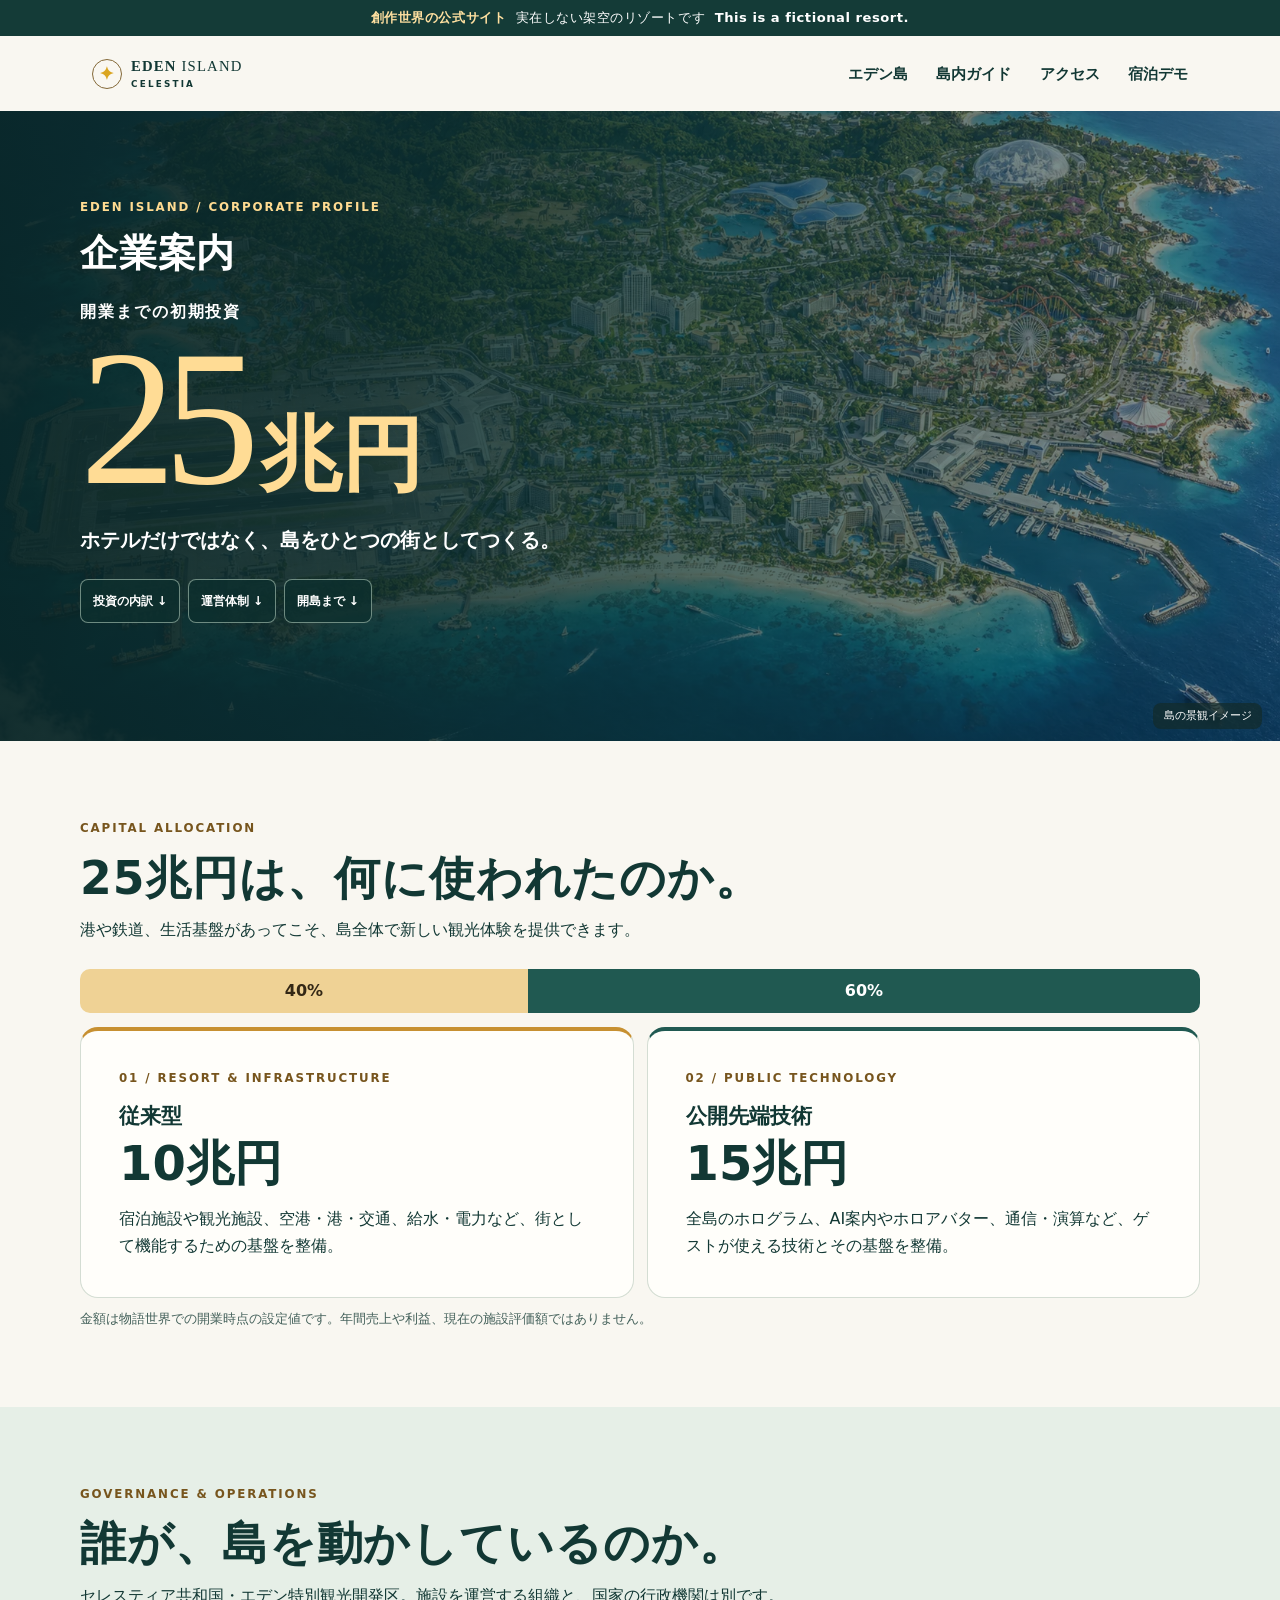
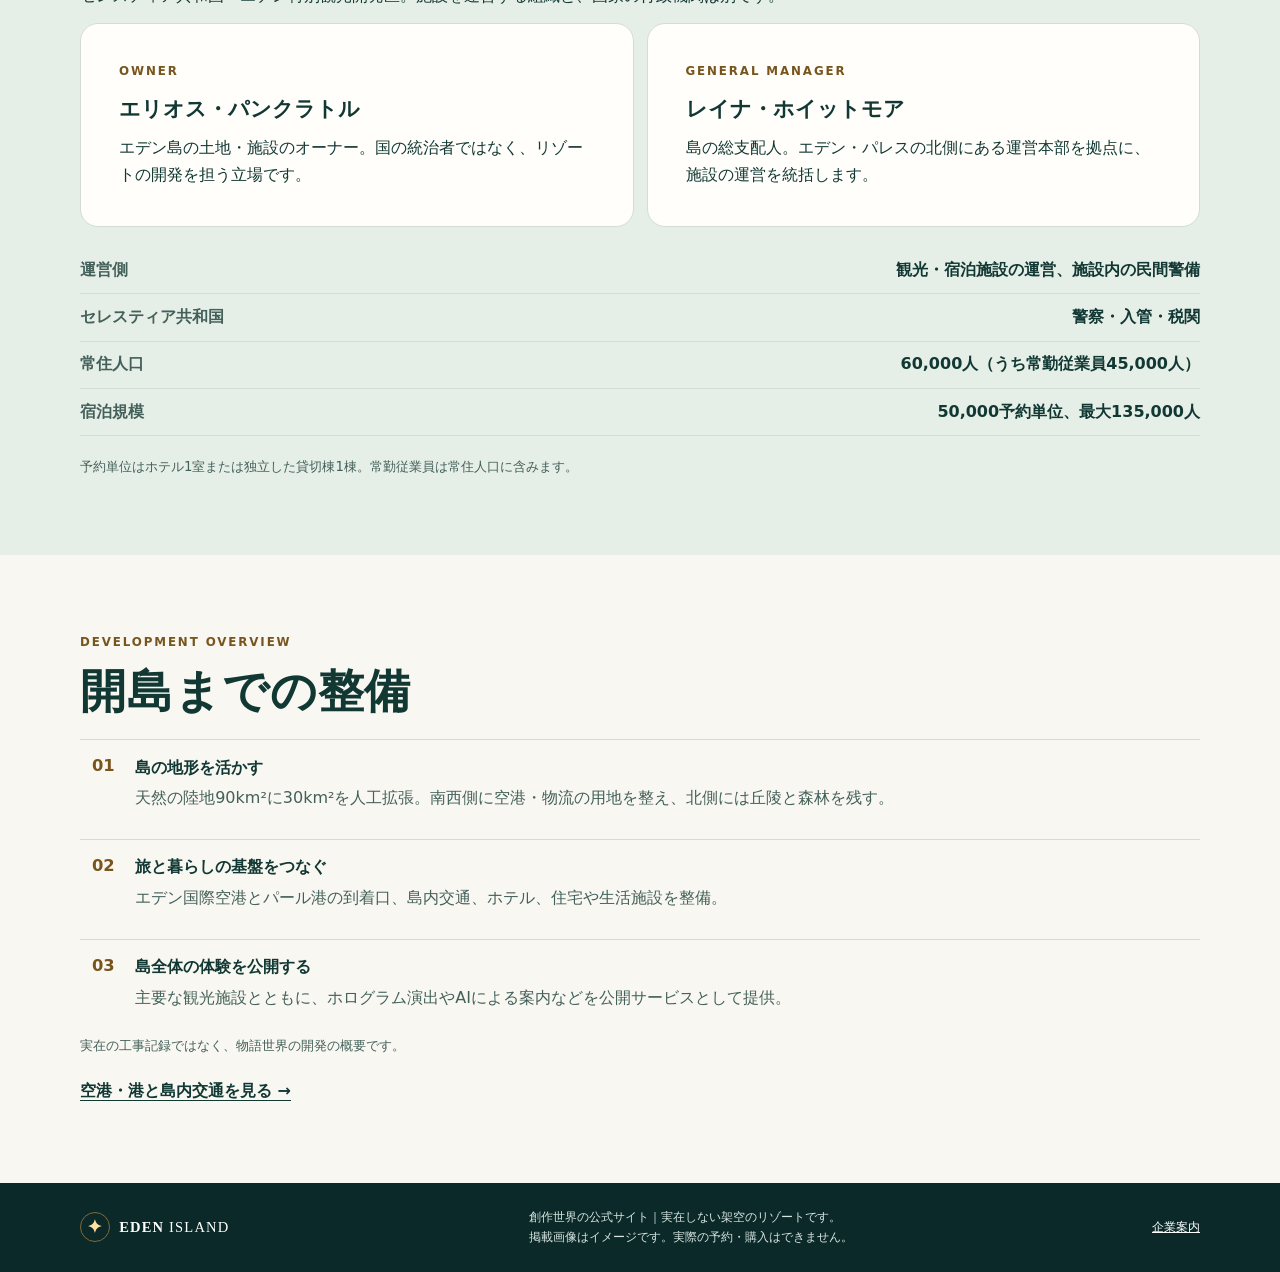
==== company.html @ a9f1181e "Publish fictional Eden Island resort site" ====
<!doctype html>
<html lang="ja"><head><meta charset="utf-8"><meta name="viewport" content="width=device-width,initial-scale=1"><meta name="color-scheme" content="light"><meta name="description" content="架空のリゾート都市エデン島の企業案内。開業までの初期投資25兆円と島の運営について。"><meta name="referrer" content="no-referrer"><meta http-equiv="Content-Security-Policy" content="default-src 'self'; connect-src 'none'; object-src 'none'; base-uri 'none'; form-action 'none'"><title>企業案内・初期投資25兆円 | EDEN ISLAND</title><link rel="stylesheet" href="style.css"><link rel="stylesheet" href="company.css"><link rel="stylesheet" href="areas.css"></head>
<body><a class="skip" href="#main">本文へ移動</a><header><div class="fiction"><strong>創作世界の公式サイト</strong><span>実在しない架空のリゾートです</span><span lang="en" class="fiction-en">This is a fictional resort.</span></div><div class="nav wrap"><a class="brand" href="index.html"><span aria-hidden="true" class="brand-mark">✦</span><span>EDEN <b>ISLAND</b><small>CELESTIA</small></span></a><nav aria-label="メインメニュー"><a href="index.html">エデン島</a><a href="areas.html">島内ガイド</a><a href="access.html">アクセス</a><a href="booking.html">宿泊デモ</a></nav></div></header>
<main id="main"><section class="capital-hero" aria-labelledby="capital-title"><div class="wrap capital-inner"><p class="eyebrow light">EDEN ISLAND / CORPORATE PROFILE</p><h1 id="capital-title">企業案内</h1><p class="capital-label">開業までの初期投資</p><p class="capital-figure">25<span>兆円</span></p><p class="capital-intro">ホテルだけではなく、島をひとつの街としてつくる。</p><nav class="capital-jump" aria-label="企業案内の目次"><a href="#investment">投資の内訳 ↓</a><a href="#management">運営体制 ↓</a><a href="#development">開島まで ↓</a></nav></div><span class="image-label">島の景観イメージ</span></section>
<section class="wrap section" id="investment" aria-labelledby="investment-title"><p class="eyebrow">CAPITAL ALLOCATION</p><h2 id="investment-title">25兆円は、何に使われたのか。</h2><p>港や鉄道、生活基盤があってこそ、島全体で新しい観光体験を提供できます。</p>
<div class="allocation" role="img" aria-label="開業までの初期投資：従来型10兆円（40％）、公開先端技術15兆円（60％）"><span>40%</span><span>60%</span></div>
<div class="split"><article class="mini cap-card"><p class="eyebrow">01 / RESORT &amp; INFRASTRUCTURE</p><h3>従来型 <strong>10兆円</strong></h3><p>宿泊施設や観光施設、空港・港・交通、給水・電力など、街として機能するための基盤を整備。</p></article><article class="mini cap-card tech"><p class="eyebrow">02 / PUBLIC TECHNOLOGY</p><h3>公開先端技術 <strong>15兆円</strong></h3><p>全島のホログラム、AI案内やホロアバター、通信・演算など、ゲストが使える技術とその基盤を整備。</p></article></div><p class="fine">金額は物語世界での開業時点の設定値です。年間売上や利益、現在の施設評価額ではありません。</p></section>
<section class="tint" id="management" aria-labelledby="management-title"><div class="wrap section"><p class="eyebrow">GOVERNANCE &amp; OPERATIONS</p><h2 id="management-title">誰が、島を動かしているのか。</h2><p>セレスティア共和国・エデン特別観光開発区。施設を運営する組織と、国家の行政機関は別です。</p><div class="split"><article class="mini"><p class="eyebrow">OWNER</p><h3>エリオス・パンクラトル</h3><p>エデン島の土地・施設のオーナー。国の統治者ではなく、リゾートの開発を担う立場です。</p></article><article class="mini"><p class="eyebrow">GENERAL MANAGER</p><h3>レイナ・ホイットモア</h3><p>島の総支配人。エデン・パレスの北側にある運営本部を拠点に、施設の運営を統括します。</p></article></div>
<dl class="rail"><div><dt>運営側</dt><dd>観光・宿泊施設の運営、施設内の民間警備</dd></div><div><dt>セレスティア共和国</dt><dd>警察・入管・税関</dd></div><div><dt>常住人口</dt><dd>60,000人（うち常勤従業員45,000人）</dd></div><div><dt>宿泊規模</dt><dd>50,000予約単位、最大135,000人</dd></div></dl><p class="fine">予約単位はホテル1室または独立した貸切棟1棟。常勤従業員は常住人口に含みます。</p></div></section>
<section class="wrap section" id="development" aria-labelledby="development-title"><p class="eyebrow">DEVELOPMENT OVERVIEW</p><h2 id="development-title">開島までの整備</h2><ol class="milestones"><li><strong>島の地形を活かす</strong><p>天然の陸地90km²に30km²を人工拡張。南西側に空港・物流の用地を整え、北側には丘陵と森林を残す。</p></li><li><strong>旅と暮らしの基盤をつなぐ</strong><p>エデン国際空港とパール港の到着口、島内交通、ホテル、住宅や生活施設を整備。</p></li><li><strong>島全体の体験を公開する</strong><p>主要な観光施設とともに、ホログラム演出やAIによる案内などを公開サービスとして提供。</p></li></ol><p class="fine">実在の工事記録ではなく、物語世界の開発の概要です。</p><a href="access.html" class="text-link">空港・港と島内交通を見る →</a></section></main>
<footer><div class="wrap foot"><a class="brand" href="index.html"><span class="brand-mark" aria-hidden="true">✦</span><span>EDEN <b>ISLAND</b></span></a><div><p>創作世界の公式サイト｜実在しない架空のリゾートです。</p><p>掲載画像はイメージです。実際の予約・購入はできません。</p></div><a href="company.html" aria-current="page">企業案内</a></div></footer></body></html>
---- style.css ----
:root{--ink:#123834;--deep:#0b2928;--paper:#f9f7f1;--white:#fffefa;--muted:#43605a;--line:#d4ddd3;--gold:#f4ce83;--gold-ink:#77551d;--mint:#e6efe7;--radius:18px;--shadow:0 14px 40px #12383413}*{box-sizing:border-box}html{scroll-behavior:smooth}body{margin:0;background:var(--paper);color:var(--ink);font:16px/1.65 system-ui,-apple-system,BlinkMacSystemFont,"Hiragino Sans","Yu Gothic",Meiryo,sans-serif}h1,h2,h3,p{margin:0}h1,h2{line-height:1.16;letter-spacing:.02em}h1{font-size:clamp(2.5rem,6vw,5.6rem)}h2{font-size:clamp(1.65rem,4vw,2.85rem)}h3{font-size:1.34rem;line-height:1.3}h3+p,h2+p{margin-top:.75rem}a{color:inherit}a:focus-visible,button:focus-visible,input:focus-visible,select:focus-visible,[tabindex="-1"]:focus-visible{outline:3px solid #c07815;outline-offset:4px}[hidden]{display:none!important}.wrap{width:min(100% - 36px,1120px);margin-inline:auto}.skip{position:absolute;left:1rem;top:-10rem;z-index:10;padding:.6rem;background:var(--white)}.skip:focus{top:.5rem}.fiction{background:#143b37;color:#fff;padding:.46rem .65rem;display:flex;flex-wrap:wrap;justify-content:center;gap:.12rem .6rem;font-size:.74rem;letter-spacing:.04em;text-align:center}.fiction strong{color:#ffe0a0}.nav{display:flex;align-items:center;justify-content:space-between;gap:10px;min-height:68px}.brand{display:inline-flex;align-items:center;gap:.55rem;text-decoration:none;font:700 .91rem/1 Georgia,serif;white-space:nowrap;letter-spacing:.08em}.brand b{font-weight:400}.brand small{display:block;font:600 .55rem/1 system-ui;letter-spacing:.25em;margin-top:.4rem}.brand-mark{border:1px solid #846939;border-radius:50%;display:grid;place-items:center;inline-size:1.9rem;block-size:1.9rem;color:goldenrod;font-size:1.13rem}nav{display:flex;gap:.3rem;align-items:center}nav a{padding:.5rem .52rem;border-radius:8px;text-decoration:none;font-size:.77rem;font-weight:700}nav a[aria-current],nav a:hover{background:var(--mint)}.hero{min-height:clamp(44rem,79vh,60rem);color:white;display:grid;align-items:center;position:relative;background:linear-gradient(90deg,#071f24ed 0%,#0b2d31ca 25%,#102b3680 57%,#183b4d36 100%),url("eden-aerial.webp") 60% center/cover,#153d47}.hero-copy{padding-block:72px 96px}.hero h1{line-height:1.14;font-weight:750}.hero p{margin:1.5rem 0;font-size:clamp(1.04rem,2vw,1.3rem);color:#f9f9ed}.eyebrow{font-weight:800;font-size:.74rem;letter-spacing:.16em;color:var(--gold-ink);margin-bottom:.85rem}.eyebrow.light{color:#ffdb91}.image-label{position:absolute;bottom:12px;right:18px;background:#122b2bba;padding:.28rem .65rem;border-radius:8px;font-size:.68rem}.actions{display:flex;gap:.67rem;flex-wrap:wrap}.button{padding:.72rem 1rem;min-height:47px;display:inline-flex;align-items:center;justify-content:center;gap:.6rem;border:1px solid transparent;border-radius:9px;text-decoration:none;font:700 .91rem/1.4 system-ui;cursor:pointer}.button:hover{filter:brightness(.92)}.gold{background:var(--gold);color:#302413}.outline{border-color:#e5eedd;background:#0c2c2c5c;color:white}.ink{background:var(--ink);color:#fff}.island-stats{display:grid;grid-template-columns:repeat(3,minmax(0,1fr));border:1px solid var(--line);border-radius:var(--radius);margin-top:-29px;background:var(--white);box-shadow:var(--shadow);position:relative}.island-stats div{padding:1rem .65rem;text-align:center}.island-stats div+div{border-left:1px solid var(--line)}.island-stats strong{display:block;font-size:clamp(1.35rem,4.6vw,2.1rem);line-height:1.2}.island-stats strong span,.island-stats small{font-size:.78rem}.island-stats small{display:block;margin-top:.4rem;color:var(--muted);line-height:1.3}.section{padding-block:clamp(42px,7vw,78px)}.section-heading{margin-bottom:1.6rem}.lodging,.mini,.panel,.result{border:1px solid var(--line);border-radius:var(--radius);background:var(--white);overflow:hidden}.lodging{display:grid}.suite-visual{min-height:230px;background:linear-gradient(145deg,#4c5e3910,#243e4030),url("palace-suite.webp") center center/cover,#93a490}.lodging-copy,.mini,.panel,.result-content{padding:clamp(18px,4.2vw,38px)}.split{display:grid;gap:13px;margin-top:14px}.text-link{display:inline-block;margin-top:1.35rem;font-weight:750;text-underline-offset:4px}.compact{padding:clamp(44px,8vw,80px) 0;background:radial-gradient(ellipse at 95% 20%,#46776b,transparent 55%),linear-gradient(140deg,#102f2f,#16463e);color:white}.compact h1{font-size:clamp(2.3rem,6vw,4rem)}.compact p:not(.eyebrow){color:#edf5ee;margin-top:.65rem}.subhead{margin-top:2rem}.tint{background:var(--mint)}.rail{margin:1.25rem 0}.rail div{display:flex;justify-content:space-between;align-items:baseline;gap:.75rem;border-block-end:1px solid var(--line);padding:.62rem 0}.rail dt{color:var(--muted);font-weight:650}.rail dd{text-align:right;margin:0;font-weight:750}.fine{font-size:.83rem;color:var(--muted);line-height:1.6;margin-top:.6rem}.booking{padding-block:21px 65px;max-width:1000px}.notice{display:flex;align-items:flex-start;gap:.72rem;padding:.85rem .95rem;border-radius:10px;background:#fff1d4;border:1px solid #e3c891;color:#4c361a}.notice p{font-size:.87rem;margin-top:.17rem}.dot{border:1px solid currentColor;border-radius:50%;width:1.3rem;height:1.3rem;display:grid;place-items:center;font:700 .8rem/1 Georgia;flex:none;margin-top:.12rem}.steps{list-style:none;padding:0;display:grid;grid-template-columns:repeat(3,minmax(0,1fr));gap:.35rem;margin:1.15rem 0;font-size:clamp(.68rem,2.5vw,.88rem);font-weight:750}.steps li{padding:.46rem .2rem .48rem;border-bottom:3px solid var(--line);color:var(--muted);white-space:nowrap}.steps li[aria-current]{border-color:#aa762d;color:var(--ink)}.steps span{color:var(--gold-ink);font-size:.72rem}.panel{box-shadow:var(--shadow)}.block-head{margin-bottom:1.1rem}.block-head .eyebrow{margin-bottom:.35rem}.fields{display:grid;grid-template-columns:repeat(2,minmax(0,1fr));gap:.9rem}.fields label{font-weight:680;font-size:.89rem;min-width:0}.fields input,.fields select{display:block;width:100%;min-width:0;height:46px;border:1px solid #aabbad;border-radius:8px;padding:.35rem .4rem;background:white;color:var(--ink);font:inherit;font-size:16px;margin-top:.32rem}.panel .button{margin-top:1rem;width:100%}.form-error{font-weight:750;background:#fff0ed;color:#9b281c;border-radius:8px;padding:.45rem .6rem;margin-top:.6rem}.section-inner,.receipt{margin-top:1.6rem}.results{display:grid;gap:.9rem}.result{display:flex;flex-direction:column}.result-image{height:140px;background:linear-gradient(145deg,#d4ecbd38,#122f3d82),radial-gradient(ellipse at 65% 0%,#ccdbb6,#315d50 58%,#082e32)}.result-image.palace{background:linear-gradient(145deg,#d4ecbd19,#122f3d22),url("palace-suite.webp") center center/cover,#62796d}.result-image.theme{background:radial-gradient(ellipse at 72% 18%,#f1d08a,#7a614a 50%,#322f47)}.result-content{padding:1.15rem;flex:1;display:flex;flex-direction:column}.result-content p{margin-top:.4rem}.result-content .eyebrow{margin:0 0 .4rem;font-size:.67rem}.result-content .price{margin-top:auto;padding-top:1rem;font-size:1.1rem;font-weight:750}.result-content .button{margin-top:.75rem;width:100%}.result-description{font-size:.89rem;color:var(--muted)}.result .fine{font-size:.73rem}.plan-name{font-weight:750;font-size:1.2rem}.foot{display:flex;gap:1rem;flex-wrap:wrap;justify-content:space-between;align-items:center;padding-block:1.5rem}.foot p,.foot>a:last-child{font-size:.78rem}.foot p{color:#d7e6e2}footer{background:var(--deep);color:#fff}footer .brand-mark{color:#ffe1a0}@media(min-width:650px){.wrap{width:min(100% - 64px,1120px)}.booking{max-width:1000px}.nav a{font-size:.92rem;padding:.56rem .74rem}.fiction{font-size:.82rem}.lodging{grid-template-columns:1.05fr 1fr;align-items:stretch}.split{grid-template-columns:repeat(2,minmax(0,1fr))}.fields{grid-template-columns:repeat(3,minmax(0,1fr))}.panel .button{width:auto}.results{grid-template-columns:repeat(2,minmax(0,1fr))}}@media(min-width:900px){.results{grid-template-columns:repeat(3,minmax(0,1fr))}.nav{min-height:75px}}@media(max-width:360px){.nav{flex-wrap:wrap;padding-block:.55rem}.island-stats small{font-size:.66rem}.wrap{width:calc(100% - 28px)}}@media(prefers-reduced-motion:reduce){html{scroll-behavior:auto}}
.result-image.theme{background:linear-gradient(145deg,#f1d08a16,#322f472d),url("theme-hotel.webp") center center/cover,radial-gradient(ellipse at 72% 18%,#f1d08a,#7a614a 50%,#322f47)}.result-image.villa{background:linear-gradient(145deg,#d4ecbd16,#122f3d22),url("forest-villa.webp") center center/cover,radial-gradient(ellipse at 65% 0%,#ccdbb6,#315d50 58%,#082e32)}
.booking-modes{display:grid;grid-template-columns:repeat(2,minmax(0,1fr));gap:.55rem;margin:1.1rem 0}.booking-modes a{display:flex;flex-direction:column;align-items:flex-start;gap:.17rem;padding:.72rem .66rem;border:1px solid var(--line);text-decoration:none;font-size:.87rem;line-height:1.4;border-radius:10px;background:var(--white)}.booking-modes a[aria-current]{border-color:#9b732f;background:#fff1d4}.booking-modes small{color:var(--muted);font-size:.7rem}.result-image.ultimate{background:linear-gradient(120deg,#38241224,#181c23ad),url("ultimate-suite.webp") center/cover,#493d31}.room-picks{display:grid;gap:.75rem;margin-top:1rem;grid-template-columns:repeat(2,minmax(0,1fr))}.room-pick{border:1px solid var(--line);overflow:hidden;background:var(--white);color:var(--ink);border-radius:9px;padding:0;text-align:left;font:inherit;cursor:pointer}.room-pick[aria-pressed=true]{border:2px solid #997030;background:#fff1d4}.room-pick .result-image{height:84px}.room-pick span{display:block;padding:.48rem .5rem 0;font-size:.83rem;line-height:1.32;font-weight:750;overflow-wrap:anywhere}.room-pick small{display:block;padding:.24rem .5rem .5rem;font-size:.69rem;color:var(--muted)}.month-controls{display:flex;align-items:center;justify-content:space-between;gap:1rem;margin:1.05rem 0 .6rem}.arrow-btn{min-width:44px;min-height:44px;font:700 1.1rem/1 system-ui;border:1px solid var(--line);border-radius:8px;background:var(--paper);color:var(--ink);cursor:pointer}.arrow-btn:disabled{opacity:.45;cursor:default}.cal-grid{display:grid;grid-template-columns:repeat(7,minmax(0,1fr));gap:4px}.cal-grid .dow{text-align:center;font-size:.74rem;line-height:2}.day{min-width:0;min-height:45px;padding:0;border:1px solid var(--line);border-radius:5px;font:700 .85rem/1.1 system-ui;background:#e5f2e9;color:#143d31;cursor:pointer}.day span{display:block;font-size:.69rem;margin-top:.23rem}.day[disabled]{background:#f1efea;color:#59625d;cursor:not-allowed}.day.closed{background:#f8e9e4;color:#754637}.day[aria-pressed=true]{border:2px solid var(--ink);background:var(--ink);color:#fff}.day.stay{border:2px solid #b9914a;background:#fff0cb}.calendar-selection{margin-top:1.1rem;padding-top:.9rem;border-top:1px solid var(--line)}.calendar-selection .fields{margin-top:.65rem;grid-template-columns:repeat(3,minmax(0,1fr))}@media(min-width:760px){.room-picks{grid-template-columns:repeat(4,minmax(0,1fr))}.room-pick .result-image{height:111px}.day{min-height:60px}.booking-modes a{padding:.9rem 1rem}}
.result-image.graphic{display:grid;place-items:center;position:relative;overflow:hidden;background:linear-gradient(140deg,#325555,#102d32)}.result-image.graphic.resort{background:linear-gradient(150deg,#346359,#183b39 54%,#425e44)}.result-image.graphic.longstay{background:linear-gradient(150deg,#495867,#263747 58%,#1a4145)}.result-image.graphic.palacevip{background:linear-gradient(150deg,#7d5c31,#47391f 57%,#293d36)}.result-image.graphic::before,.result-image.graphic::after{content:"";position:absolute;inset:auto;width:112%;height:90%;border-radius:50%;border:1px solid #ffdc9c49;transform:translate(35%,-83%) rotate(-24deg)}.result-image.graphic::after{transform:translate(-24%,85%) rotate(-24deg)}.result-image .category-glyph{display:grid;place-items:center;inline-size:2.85rem;block-size:2.85rem;border:1px solid #ffdc9c72;border-radius:50%;padding:0;color:#ffe4ad;font:500 1.65rem/1 Georgia,serif}.room-pick .room-type{min-block-size:2.4em;line-height:1.25}

.fiction-en{font-weight:700}.demo-en{color:#fff4d6;font-weight:700;line-height:1.45}
---- company.css ----
.capital-hero{position:relative;min-height:clamp(490px,70vh,690px);display:grid;align-items:center;color:#fff;background:linear-gradient(90deg,#092626f2 0%,#0b2b2be3 27%,#0b3332b8 55%,#102b2c70 100%),url("eden-aerial.webp") center 60%/cover,#102f2f}.capital-inner{padding-block:47px 78px}.capital-hero h1{font-size:clamp(1.6rem,3.1vw,2.35rem)}.capital-label{margin-top:1.5rem;font-weight:750;letter-spacing:.12em}.capital-figure{font:400 clamp(6.1rem,17vw,12rem)/.97 Georgia,serif;letter-spacing:-.065em;color:#ffdc95;font-variant-numeric:lining-nums}.capital-figure span{font:740 clamp(2.7rem,7.2vw,5.1rem)/1 system-ui,sans-serif;letter-spacing:0;margin-left:.15em}.capital-intro{margin-top:.8rem;font-size:clamp(.95rem,2.1vw,1.22rem);font-weight:650}.capital-jump{flex-wrap:wrap;margin-top:1.4rem;gap:.5rem}.capital-jump a{background:#0d2f2ecf;border:1px solid #a8c2b3a0;padding:.68rem .73rem}.capital-jump a:hover{background:#24504b}.allocation{display:grid;grid-template-columns:2fr 3fr;overflow:hidden;border-radius:10px;margin-top:1.6rem;min-height:2.7rem}.allocation span{display:grid;place-items:center;background:#efd295;color:#332715;font-weight:800}.allocation span+span{background:#205951;color:#fff}.cap-card{border-top:4px solid #c79031}.cap-card.tech{border-top-color:#205951}.cap-card h3 strong{display:block;margin-top:.15rem;font-size:clamp(2rem,5vw,3rem)}.milestones{display:grid;gap:.8rem;margin:1.25rem 0 0;padding:0;list-style:none;counter-reset:phase}.milestones li{counter-increment:phase;position:relative;padding:.9rem 1rem .9rem 3.45rem;border-top:1px solid var(--line)}.milestones li::before{content:"0" counter(phase);position:absolute;left:.75rem;top:.82rem;color:var(--gold-ink);font-size:1.02rem;font-weight:800}.milestones p{color:var(--muted);margin-top:.28rem} @media(max-width:430px){.capital-hero{background-position:59% center}.capital-inner{padding-block:43px 70px}.capital-jump a{font-size:.68rem;padding:.65rem .55rem}}
---- areas.css ----
.nav nav{flex-wrap:wrap;justify-content:flex-end}
.area-hero{min-height:440px;position:relative;isolation:isolate;display:grid;align-items:end;background:#0b3134;color:#fff;overflow:hidden}
.area-hero:after{content:"";position:absolute;inset:0;z-index:-1;background:linear-gradient(85deg,#071f24ef,#1132339c 54%,#1032362b),linear-gradient(0deg,#0b2929a0,transparent 85%)}
.area-hero>img{position:absolute;inset:0;z-index:-2;width:100%;height:100%;object-fit:cover}
.area-hero .wrap{padding-block:4rem 4.5rem}.area-hero p:not(.eyebrow){max-width:34em;margin:1.05rem 0 0;font-size:clamp(.98rem,2vw,1.16rem)}.area-hero .actions{margin-top:1.35rem}.area-hero h1{font-size:clamp(2.45rem,6vw,5rem)}
.trail{display:flex;flex-wrap:wrap;gap:.4rem;align-items:center;margin-bottom:1.3rem;color:var(--muted);font-size:.78rem}
.explore-layout{display:grid;gap:1.6rem}.map-card{padding:clamp(12px,3vw,25px);background:#0d353a;color:#f9f5df;border-radius:var(--radius);margin:0;box-shadow:var(--shadow)}
.island-diagram{position:relative;isolation:isolate;aspect-ratio:5/4;background:radial-gradient(ellipse at 50% 55%,#256860,#0b303a 70%);overflow:hidden;border:1px solid #ffffff24;border-radius:13px}
.island-diagram svg{width:100%;height:100%;display:block}.map-card figcaption{padding:.8rem .25rem 0;color:#e4e5d4;font-size:.75rem}
.map-marker{position:absolute;left:var(--x);top:var(--y);transform:translate(-50%,-50%);min-width:54px;text-align:center;min-height:36px;padding:.35rem .5rem;display:inline-grid;place-items:center;border-radius:8px;background:#072d30;color:#fff6de;border:1px solid #e3cf94;text-decoration:none;white-space:nowrap;font-weight:750;font-size:clamp(.73rem,2.8vw,.93rem);box-shadow:0 2px 8px #06252a99;z-index:2}
.map-marker:hover,.map-marker:focus-visible{background:#fff0bd;color:#162f30}
.map-marker.north{--x:48%;--y:23%}.map-marker.west{--x:25%;--y:55%}.map-marker.central{--x:50%;--y:49%}.map-marker.east{--x:75%;--y:53%}.map-marker.south{--x:53%;--y:78%}
.area-list{display:grid;gap:.5rem;align-content:start}.area-list a{display:grid;grid-template-columns:3rem 1fr auto;gap:.6rem;align-items:center;text-decoration:none;border:1px solid var(--line);border-radius:11px;background:var(--white);padding:.65rem .8rem}
.area-list a:hover,.feature-links a:hover,.area-card:hover{border-color:#ac8a4a;background:#fffaf0}.area-list small:not(.area-kicker){display:block;color:var(--muted);line-height:1.35}.area-kicker{color:var(--gold-ink);font-size:.65rem;letter-spacing:.08em;font-weight:800}.area-list i{font-style:normal}
.area-grid{display:grid;grid-template-columns:repeat(2,minmax(0,1fr));gap:1rem}
.area-card{display:block;overflow:hidden;background:var(--white);border:1px solid var(--line);border-radius:var(--radius);text-decoration:none}.area-card img{display:block;width:100%;aspect-ratio:1.55;object-fit:cover}.area-card .copy{padding:clamp(.8rem,2.4vw,1.4rem)}.area-card .copy h3{font-size:clamp(1.03rem,2.3vw,1.4rem);margin:.3rem 0}.area-card .copy p{font-size:.86rem;color:var(--muted)}
.feature-links{display:flex;flex-wrap:wrap;gap:.55rem;margin:1.5rem 0 0}.feature-links a{display:inline-flex;align-items:center;min-height:44px;border-radius:999px;border:1px solid var(--line);background:var(--white);padding:.48rem .85rem;text-decoration:none;font-weight:700;font-size:.84rem}
.feature-list{display:grid;gap:1rem;margin-top:1.3rem}.feature{display:grid;border:1px solid var(--line);background:var(--white);border-radius:var(--radius);overflow:hidden;scroll-margin-top:1rem}
.feature figure{margin:0;background:#38625b}.feature img{height:100%;width:100%;aspect-ratio:1.72;display:block;object-fit:cover}.feature .copy{padding:clamp(1.05rem,3.2vw,2.5rem);align-self:center}.feature .copy h3{font-size:clamp(1.3rem,2.8vw,1.95rem)}.feature .copy .arrival{font-size:.79rem;color:var(--muted);padding-top:.85rem;border-top:1px solid var(--line);margin-top:1rem}
.area-footer-links{display:flex;flex-wrap:wrap;gap:.6rem;margin-top:1.2rem}.area-footer-links a{white-space:normal}
@media(min-width:760px){.explore-layout{grid-template-columns:1.12fr 1fr;align-items:center}.area-grid{grid-template-columns:repeat(3,minmax(0,1fr))}.feature{grid-template-columns:.95fr 1fr}.feature:nth-child(even) figure{order:2}}
@media(max-width:500px){.nav{flex-wrap:wrap;justify-content:center;gap:4px;padding-block:.52rem}.nav nav{justify-content:center}.nav nav a{padding:.42rem .48rem}.area-hero{min-height:370px}.area-hero .wrap{padding-block:2.7rem 3.2rem}.area-grid{gap:.6rem}.area-card .copy p{font-size:.79rem}}
.route-list{display:grid;grid-template-columns:repeat(auto-fit,minmax(min(100%,255px),1fr));gap:.65rem}.route-list>div{border:1px solid var(--line);border-radius:12px;background:var(--white);padding:.8rem .9rem}.route-list dt{font-weight:700}.route-list dt strong{display:inline-grid;place-items:center;min-width:1.65rem;min-height:1.65rem;background:var(--mint);border-radius:50%;margin-right:.25rem}.route-list dd{margin:.45rem 0 0;font-size:.83rem;color:var(--muted)}
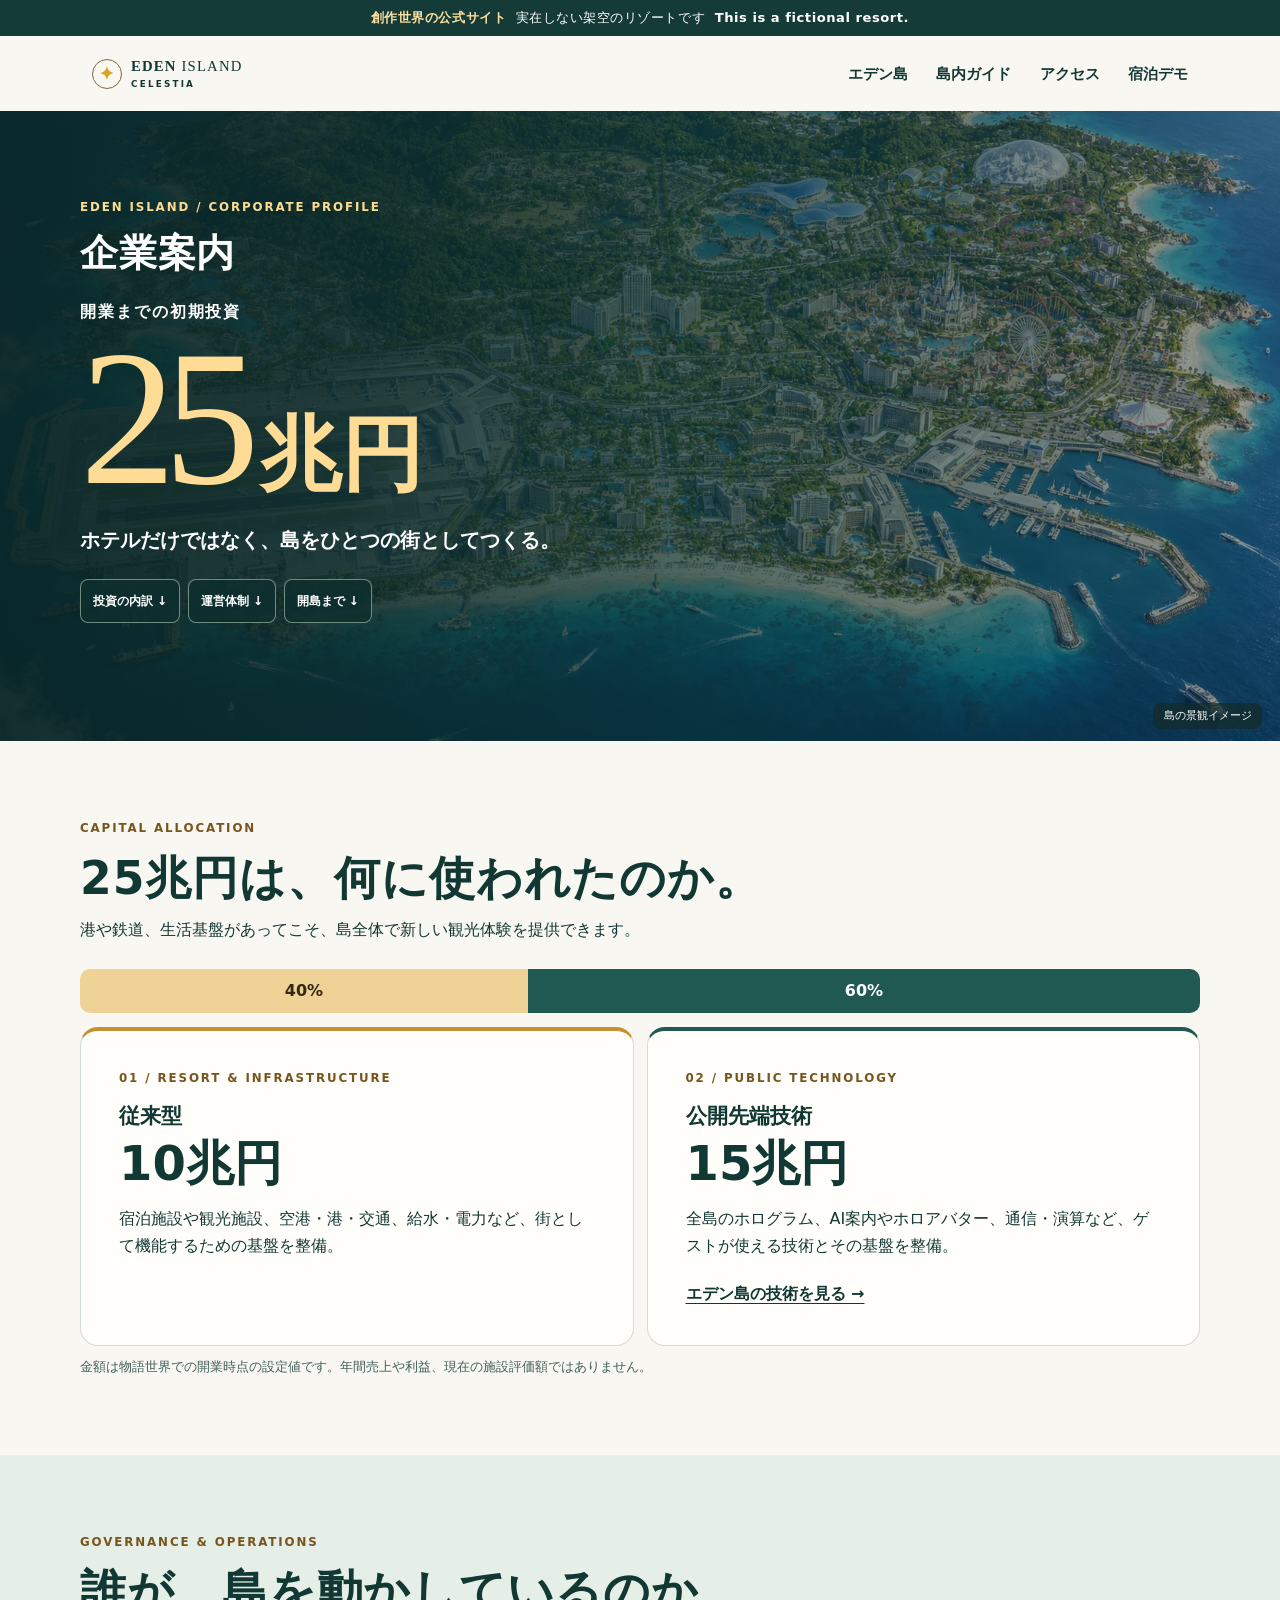
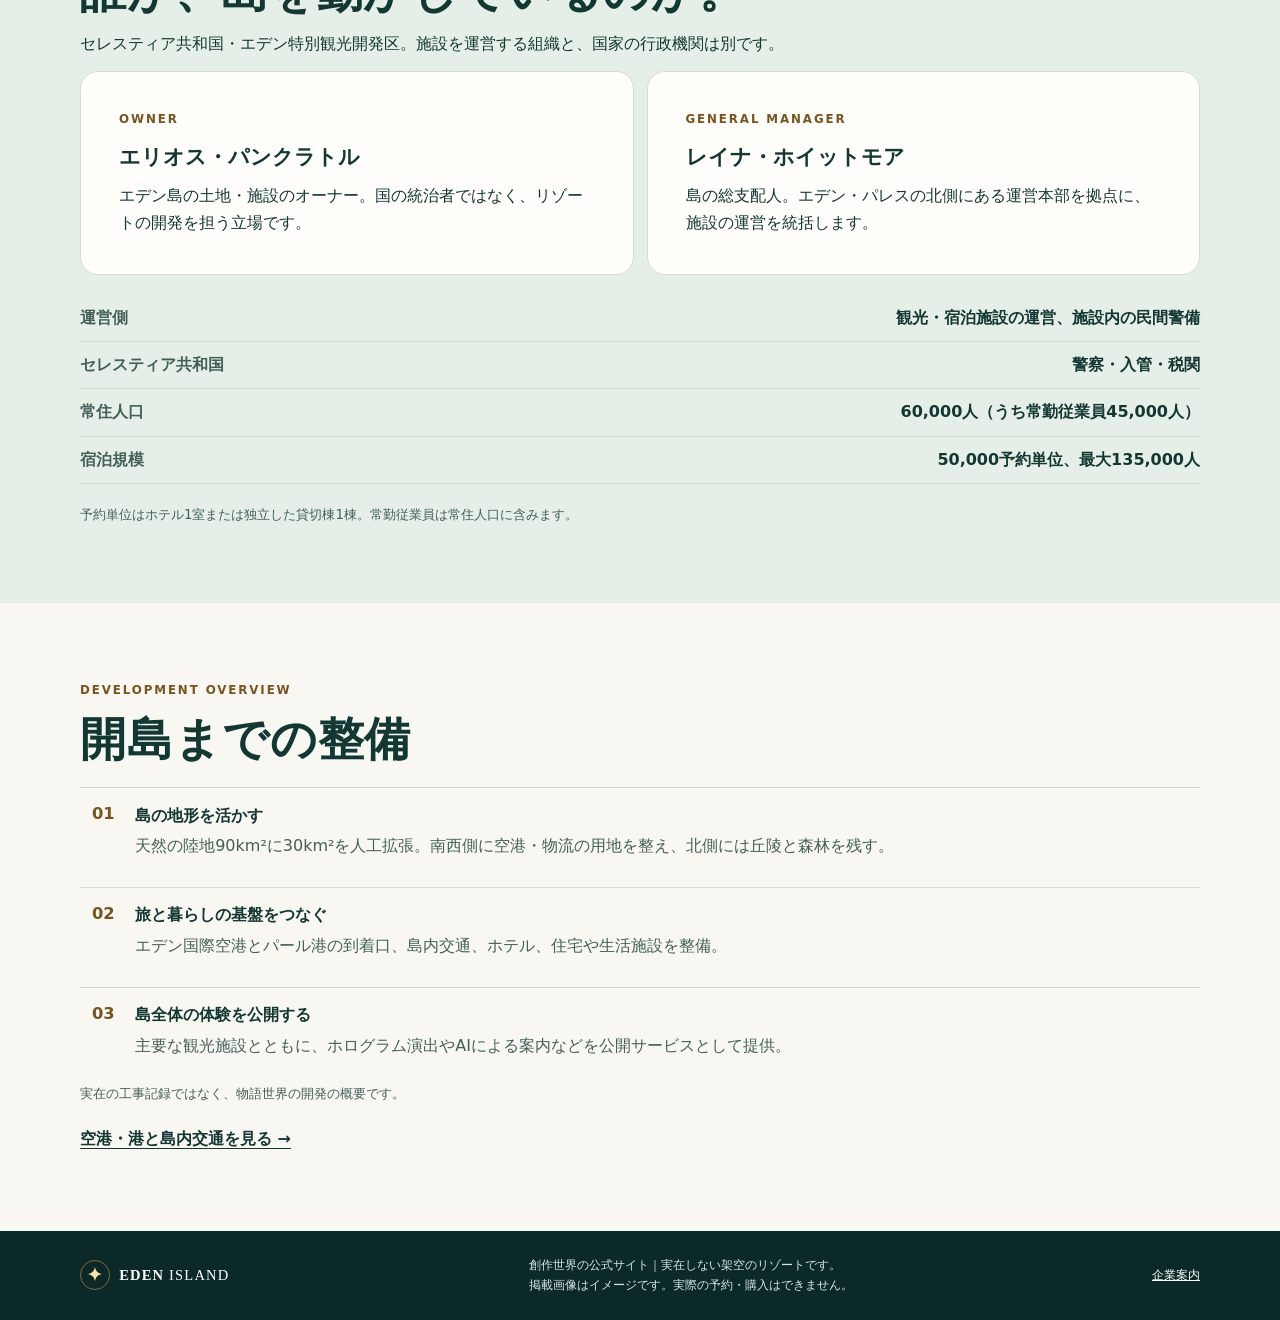
==== commit 28af27d4: "Add public guide to Eden Island technology" ====
--- a/company.html
+++ b/company.html
@@ -4,7 +4,7 @@
 <main id="main"><section class="capital-hero" aria-labelledby="capital-title"><div class="wrap capital-inner"><p class="eyebrow light">EDEN ISLAND / CORPORATE PROFILE</p><h1 id="capital-title">企業案内</h1><p class="capital-label">開業までの初期投資</p><p class="capital-figure">25<span>兆円</span></p><p class="capital-intro">ホテルだけではなく、島をひとつの街としてつくる。</p><nav class="capital-jump" aria-label="企業案内の目次"><a href="#investment">投資の内訳 ↓</a><a href="#management">運営体制 ↓</a><a href="#development">開島まで ↓</a></nav></div><span class="image-label">島の景観イメージ</span></section>
 <section class="wrap section" id="investment" aria-labelledby="investment-title"><p class="eyebrow">CAPITAL ALLOCATION</p><h2 id="investment-title">25兆円は、何に使われたのか。</h2><p>港や鉄道、生活基盤があってこそ、島全体で新しい観光体験を提供できます。</p>
 <div class="allocation" role="img" aria-label="開業までの初期投資：従来型10兆円（40％）、公開先端技術15兆円（60％）"><span>40%</span><span>60%</span></div>
-<div class="split"><article class="mini cap-card"><p class="eyebrow">01 / RESORT &amp; INFRASTRUCTURE</p><h3>従来型 <strong>10兆円</strong></h3><p>宿泊施設や観光施設、空港・港・交通、給水・電力など、街として機能するための基盤を整備。</p></article><article class="mini cap-card tech"><p class="eyebrow">02 / PUBLIC TECHNOLOGY</p><h3>公開先端技術 <strong>15兆円</strong></h3><p>全島のホログラム、AI案内やホロアバター、通信・演算など、ゲストが使える技術とその基盤を整備。</p></article></div><p class="fine">金額は物語世界での開業時点の設定値です。年間売上や利益、現在の施設評価額ではありません。</p></section>
+<div class="split"><article class="mini cap-card"><p class="eyebrow">01 / RESORT &amp; INFRASTRUCTURE</p><h3>従来型 <strong>10兆円</strong></h3><p>宿泊施設や観光施設、空港・港・交通、給水・電力など、街として機能するための基盤を整備。</p></article><article class="mini cap-card tech"><p class="eyebrow">02 / PUBLIC TECHNOLOGY</p><h3>公開先端技術 <strong>15兆円</strong></h3><p>全島のホログラム、AI案内やホロアバター、通信・演算など、ゲストが使える技術とその基盤を整備。</p><a class="text-link" href="island-technology.html">エデン島の技術を見る →</a></article></div><p class="fine">金額は物語世界での開業時点の設定値です。年間売上や利益、現在の施設評価額ではありません。</p></section>
 <section class="tint" id="management" aria-labelledby="management-title"><div class="wrap section"><p class="eyebrow">GOVERNANCE &amp; OPERATIONS</p><h2 id="management-title">誰が、島を動かしているのか。</h2><p>セレスティア共和国・エデン特別観光開発区。施設を運営する組織と、国家の行政機関は別です。</p><div class="split"><article class="mini"><p class="eyebrow">OWNER</p><h3>エリオス・パンクラトル</h3><p>エデン島の土地・施設のオーナー。国の統治者ではなく、リゾートの開発を担う立場です。</p></article><article class="mini"><p class="eyebrow">GENERAL MANAGER</p><h3>レイナ・ホイットモア</h3><p>島の総支配人。エデン・パレスの北側にある運営本部を拠点に、施設の運営を統括します。</p></article></div>
 <dl class="rail"><div><dt>運営側</dt><dd>観光・宿泊施設の運営、施設内の民間警備</dd></div><div><dt>セレスティア共和国</dt><dd>警察・入管・税関</dd></div><div><dt>常住人口</dt><dd>60,000人（うち常勤従業員45,000人）</dd></div><div><dt>宿泊規模</dt><dd>50,000予約単位、最大135,000人</dd></div></dl><p class="fine">予約単位はホテル1室または独立した貸切棟1棟。常勤従業員は常住人口に含みます。</p></div></section>
 <section class="wrap section" id="development" aria-labelledby="development-title"><p class="eyebrow">DEVELOPMENT OVERVIEW</p><h2 id="development-title">開島までの整備</h2><ol class="milestones"><li><strong>島の地形を活かす</strong><p>天然の陸地90km²に30km²を人工拡張。南西側に空港・物流の用地を整え、北側には丘陵と森林を残す。</p></li><li><strong>旅と暮らしの基盤をつなぐ</strong><p>エデン国際空港とパール港の到着口、島内交通、ホテル、住宅や生活施設を整備。</p></li><li><strong>島全体の体験を公開する</strong><p>主要な観光施設とともに、ホログラム演出やAIによる案内などを公開サービスとして提供。</p></li></ol><p class="fine">実在の工事記録ではなく、物語世界の開発の概要です。</p><a href="access.html" class="text-link">空港・港と島内交通を見る →</a></section></main>
